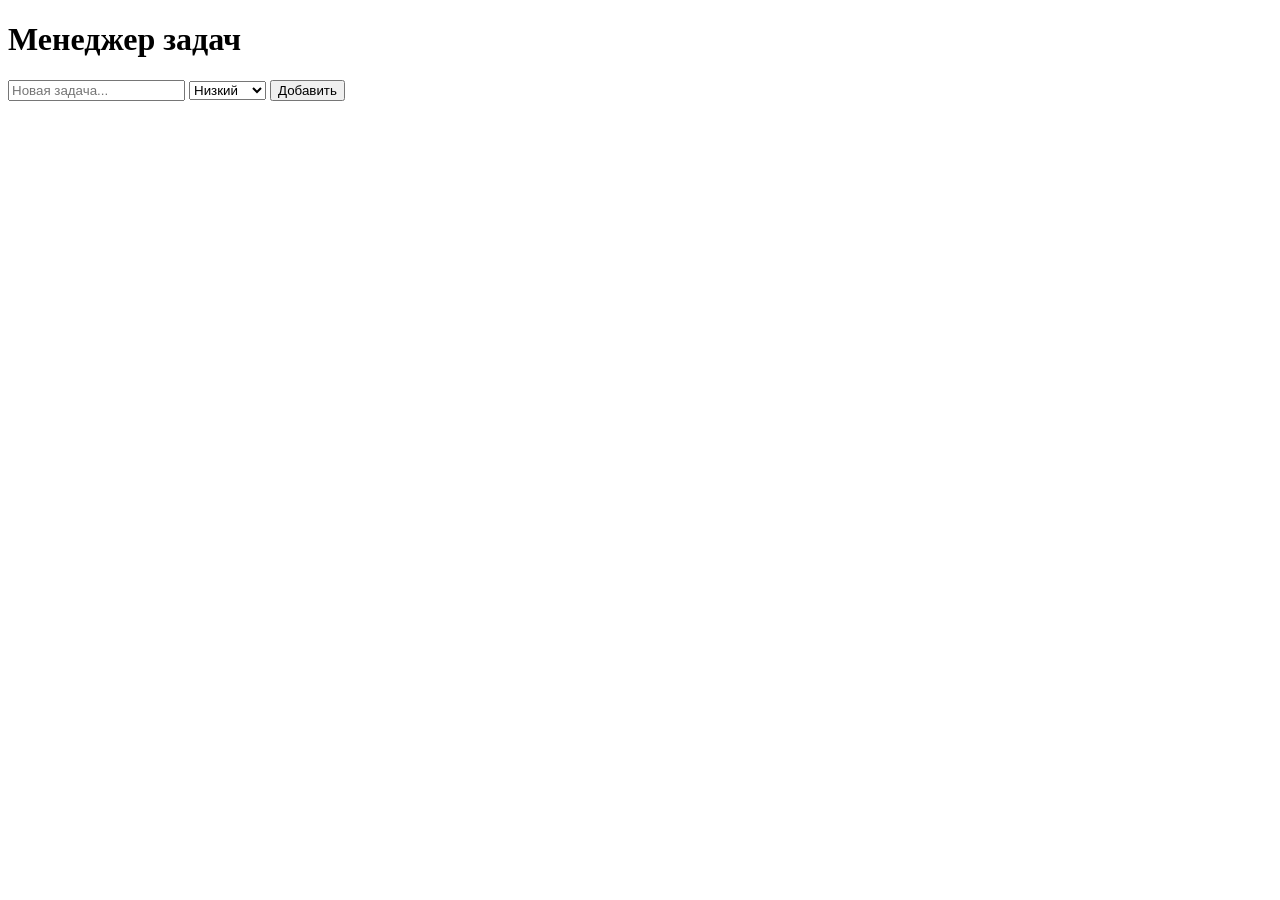
==== index.html @ 05537f2a "feat: создан HTML-каркас интерфейса" ====
<!DOCTYPE html>
<html lang="ru">
<head>
    <meta charset="UTF-8">
    <meta name="viewport" content="width=device-width, initial-scale=1.0">
    <title>Менеджер задач</title>
    <link rel="stylesheet" href="style.css">
</head>
<body>
    <div class="container">
        <h1>Менеджер задач</h1>
        <div class="input-group">
            <input type="text" id="taskInput" placeholder="Новая задача...">
            <select id="priorityInput">
                <option value="low">Низкий</option>
                <option value="medium">Средний</option>
                <option value="high">Высокий</option>
            </select>
            <button onclick="addTask()">Добавить</button>
        </div>
        <ul id="taskList"></ul>
        <p id="emptyMessage" style="display:none; text-align:center;">Список задач пуст</p>
    </div>
    <script src="script.js"></script>
</body>
</html>
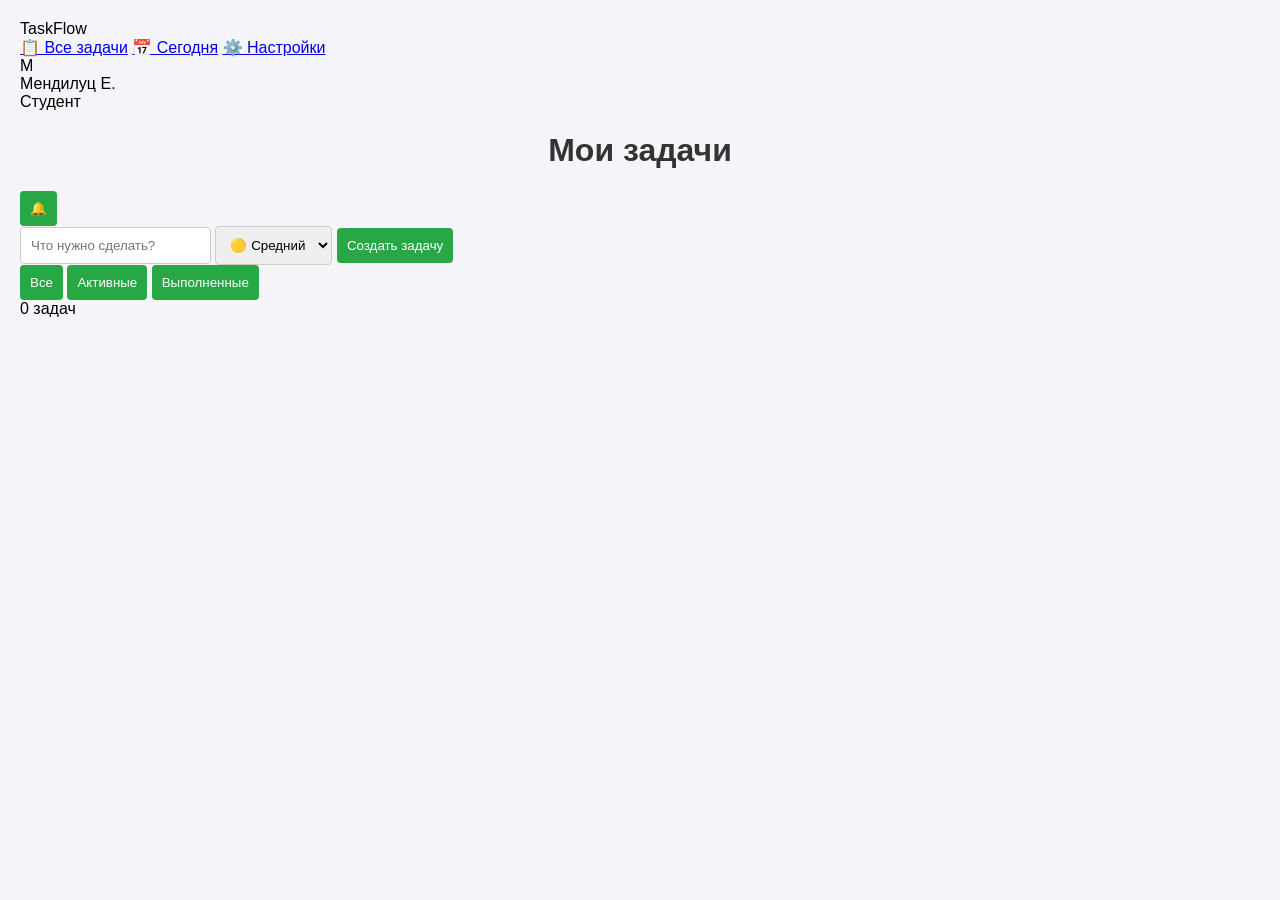
==== commit d0b33397: "Update index.html" ====
--- a/index.html
+++ b/index.html
@@ -3,23 +3,69 @@
 <head>
     <meta charset="UTF-8">
     <meta name="viewport" content="width=device-width, initial-scale=1.0">
-    <title>Менеджер задач</title>
+    <title>TaskFlow — Менеджер проектов</title>
     <link rel="stylesheet" href="style.css">
+    <link href="https://fonts.googleapis.com/css2?family=Inter:wght@400;500;600;700&display=swap" rel="stylesheet">
 </head>
 <body>
-    <div class="container">
-        <h1>Менеджер задач</h1>
-        <div class="input-group">
-            <input type="text" id="taskInput" placeholder="Новая задача...">
-            <select id="priorityInput">
-                <option value="low">Низкий</option>
-                <option value="medium">Средний</option>
-                <option value="high">Высокий</option>
-            </select>
-            <button onclick="addTask()">Добавить</button>
-        </div>
-        <ul id="taskList"></ul>
-        <p id="emptyMessage" style="display:none; text-align:center;">Список задач пуст</p>
+    <div class="app-layout">
+        <!-- Боковое меню (Сайдбар) -->
+        <aside class="sidebar">
+            <div class="logo">
+                <div class="logo-icon"></div>
+                TaskFlow
+            </div>
+            <nav class="menu">
+                <a href="#" class="menu-item active">📋 Все задачи</a>
+                <a href="#" class="menu-item">📅 Сегодня</a>
+                <a href="#" class="menu-item">⚙️ Настройки</a>
+            </nav>
+            <div class="user-profile">
+                <div class="avatar">М</div>
+                <div>
+                    <div class="user-name">Мендилуц Е.</div>
+                    <div class="user-role">Студент</div>
+                </div>
+            </div>
+        </aside>
+
+        <!-- Основная рабочая область -->
+        <main class="main-content">
+            <header class="top-header">
+                <h1>Мои задачи</h1>
+                <div class="header-actions">
+                    <button class="icon-btn">🔔</button>
+                </div>
+            </header>
+
+            <!-- Панель добавления задачи -->
+            <section class="task-creator">
+                <input type="text" id="taskInput" placeholder="Что нужно сделать?">
+                <select id="priorityInput">
+                    <option value="low">🟢 Низкий</option>
+                    <option value="medium" selected>🟡 Средний</option>
+                    <option value="high">🔴 Высокий</option>
+                </select>
+                <button onclick="addTask()" class="primary-btn">Создать задачу</button>
+            </section>
+
+            <!-- Статистика и фильтры -->
+            <section class="board-header">
+                <div class="filters">
+                    <button class="filter-btn active" onclick="setFilter('all', event)">Все</button>
+                    <button class="filter-btn" onclick="setFilter('active', event)">Активные</button>
+                    <button class="filter-btn" onclick="setFilter('completed', event)">Выполненные</button>
+                </div>
+                <div class="stats">
+                    <span id="task-counter">0 задач</span>
+                </div>
+            </section>
+
+            <!-- Список задач -->
+            <section class="task-board">
+                <ul id="taskList"></ul>
+            </section>
+        </main>
     </div>
     <script src="script.js"></script>
 </body>
--- a/style.css
+++ b/style.css
@@ -0,0 +1,15 @@
+body { font-family: Arial, sans-serif; background-color: #f4f4f9; margin: 0; padding: 20px; }
+.container { max-width: 600px; background: white; margin: 0 auto; padding: 20px; border-radius: 8px; box-shadow: 0 0 10px rgba(0,0,0,0.1); }
+h1 { text-align: center; color: #333; }
+.input-group { display: flex; gap: 10px; margin-bottom: 20px; }
+input, select, button { padding: 10px; border: 1px solid #ccc; border-radius: 4px; }
+input { flex-grow: 1; }
+button { background-color: #28a745; color: white; border: none; cursor: pointer; }
+button:hover { background-color: #218838; }
+ul { list-style-type: none; padding: 0; }
+li { display: flex; justify-content: space-between; align-items: center; padding: 10px; border-bottom: 1px solid #eee; }
+.completed { text-decoration: line-through; color: #888; }
+.high { border-left: 4px solid #dc3545; padding-left: 10px; }
+.medium { border-left: 4px solid #ffc107; padding-left: 10px; }
+.low { border-left: 4px solid #17a2b8; padding-left: 10px; }
+.delete-btn { background-color: #dc3545; padding: 5px 10px; font-size: 12px; }
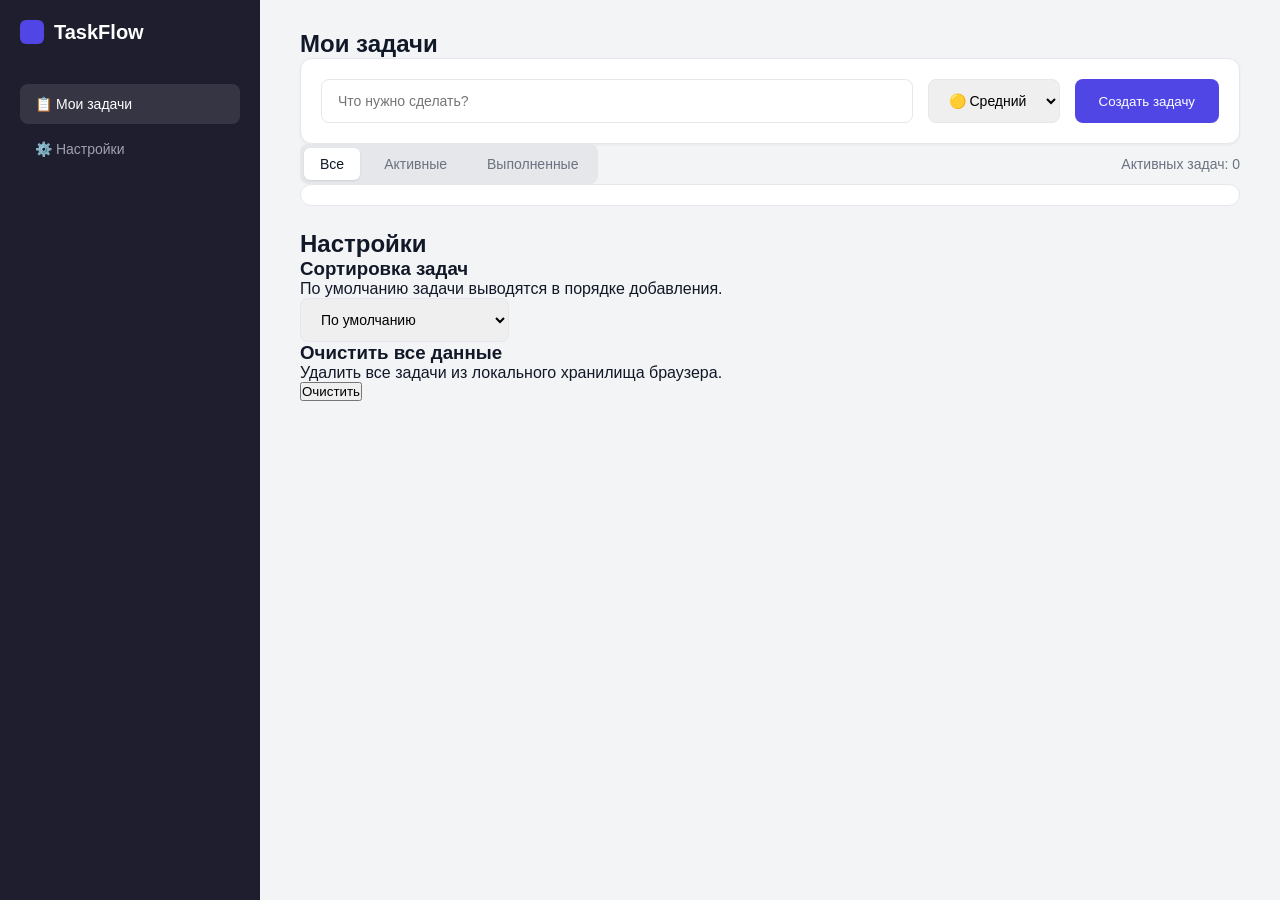
==== commit 60b45513: "Update index.html" ====
--- a/index.html
+++ b/index.html
@@ -3,7 +3,7 @@
 <head>
     <meta charset="UTF-8">
     <meta name="viewport" content="width=device-width, initial-scale=1.0">
-    <title>TaskFlow — Менеджер проектов</title>
+    <title>TaskFlow — Менеджер задач</title>
     <link rel="stylesheet" href="style.css">
     <link href="https://fonts.googleapis.com/css2?family=Inter:wght@400;500;600;700&display=swap" rel="stylesheet">
 </head>
@@ -16,55 +16,74 @@
                 TaskFlow
             </div>
             <nav class="menu">
-                <a href="#" class="menu-item active">📋 Все задачи</a>
-                <a href="#" class="menu-item">📅 Сегодня</a>
-                <a href="#" class="menu-item">⚙️ Настройки</a>
+                <!-- Оставили только рабочие вкладки -->
+                <a href="#" class="menu-item active" onclick="switchTab('tasks', event)">📋 Мои задачи</a>
+                <a href="#" class="menu-item" onclick="switchTab('settings', event)">⚙️ Настройки</a>
             </nav>
-            <div class="user-profile">
-                <div class="avatar">М</div>
-                <div>
-                    <div class="user-name">Мендилуц Е.</div>
-                    <div class="user-role">Студент</div>
-                </div>
-            </div>
         </aside>
 
         <!-- Основная рабочая область -->
         <main class="main-content">
-            <header class="top-header">
-                <h1>Мои задачи</h1>
-                <div class="header-actions">
-                    <button class="icon-btn">🔔</button>
+            
+            <!-- Вкладка: Задачи -->
+            <div id="tab-tasks">
+                <header class="top-header">
+                    <h1>Мои задачи</h1>
+                </header>
+
+                <section class="task-creator">
+                    <input type="text" id="taskInput" placeholder="Что нужно сделать?">
+                    <select id="priorityInput">
+                        <option value="low">🟢 Низкий</option>
+                        <option value="medium" selected>🟡 Средний</option>
+                        <option value="high">🔴 Высокий</option>
+                    </select>
+                    <button onclick="addTask()" class="primary-btn">Создать задачу</button>
+                </section>
+
+                <section class="board-header">
+                    <div class="filters">
+                        <button class="filter-btn active" onclick="setFilter('all', event)">Все</button>
+                        <button class="filter-btn" onclick="setFilter('active', event)">Активные</button>
+                        <button class="filter-btn" onclick="setFilter('completed', event)">Выполненные</button>
+                    </div>
+                    <div class="stats">
+                        <span id="task-counter">0 задач</span>
+                    </div>
+                </section>
+
+                <section class="task-board">
+                    <ul id="taskList"></ul>
+                </section>
+            </div>
+
+            <!-- Вкладка: Настройки (Рабочие) -->
+            <div id="tab-settings" class="hidden">
+                <header class="top-header">
+                    <h1>Настройки</h1>
+                </header>
+                <div class="settings-card">
+                    <div class="setting-item">
+                        <div>
+                            <h3>Сортировка задач</h3>
+                            <p>По умолчанию задачи выводятся в порядке добавления.</p>
+                        </div>
+                        <select id="sortSelect" onchange="sortTasks()">
+                            <option value="default">По умолчанию</option>
+                            <option value="high">Сначала важные</option>
+                            <option value="low">Сначала менее важные</option>
+                        </select>
+                    </div>
+                    <div class="setting-item">
+                        <div>
+                            <h3>Очистить все данные</h3>
+                            <p>Удалить все задачи из локального хранилища браузера.</p>
+                        </div>
+                        <button class="danger-btn" onclick="clearAllTasks()">Очистить</button>
+                    </div>
                 </div>
-            </header>
+            </div>
 
-            <!-- Панель добавления задачи -->
-            <section class="task-creator">
-                <input type="text" id="taskInput" placeholder="Что нужно сделать?">
-                <select id="priorityInput">
-                    <option value="low">🟢 Низкий</option>
-                    <option value="medium" selected>🟡 Средний</option>
-                    <option value="high">🔴 Высокий</option>
-                </select>
-                <button onclick="addTask()" class="primary-btn">Создать задачу</button>
-            </section>
-
-            <!-- Статистика и фильтры -->
-            <section class="board-header">
-                <div class="filters">
-                    <button class="filter-btn active" onclick="setFilter('all', event)">Все</button>
-                    <button class="filter-btn" onclick="setFilter('active', event)">Активные</button>
-                    <button class="filter-btn" onclick="setFilter('completed', event)">Выполненные</button>
-                </div>
-                <div class="stats">
-                    <span id="task-counter">0 задач</span>
-                </div>
-            </section>
-
-            <!-- Список задач -->
-            <section class="task-board">
-                <ul id="taskList"></ul>
-            </section>
         </main>
     </div>
     <script src="script.js"></script>
--- a/style.css
+++ b/style.css
@@ -1,15 +1,106 @@
-body { font-family: Arial, sans-serif; background-color: #f4f4f9; margin: 0; padding: 20px; }
-.container { max-width: 600px; background: white; margin: 0 auto; padding: 20px; border-radius: 8px; box-shadow: 0 0 10px rgba(0,0,0,0.1); }
-h1 { text-align: center; color: #333; }
-.input-group { display: flex; gap: 10px; margin-bottom: 20px; }
-input, select, button { padding: 10px; border: 1px solid #ccc; border-radius: 4px; }
+:root {
+    --bg-body: #f3f4f6;
+    --bg-surface: #ffffff;
+    --sidebar-bg: #1e1e2f;
+    --sidebar-text: #a0a0b0;
+    --text-main: #111827;
+    --text-muted: #6b7280;
+    --primary: #4f46e5;
+    --primary-hover: #4338ca;
+    --border: #e5e7eb;
+    --high: #ef4444;
+    --medium: #f59e0b;
+    --low: #10b981;
+}
+
+* { box-sizing: border-box; margin: 0; padding: 0; font-family: 'Inter', sans-serif; }
+
+body { background-color: var(--bg-body); color: var(--text-main); height: 100vh; overflow: hidden; }
+
+.app-layout { display: flex; height: 100vh; }
+
+/* --- Сайдбар --- */
+.sidebar {
+    width: 260px;
+    background-color: var(--sidebar-bg);
+    color: white;
+    display: flex;
+    flex-direction: column;
+    padding: 20px;
+}
+
+.logo { display: flex; align-items: center; gap: 10px; font-size: 20px; font-weight: 700; margin-bottom: 40px; }
+.logo-icon { width: 24px; height: 24px; background: var(--primary); border-radius: 6px; }
+
+.menu { display: flex; flex-direction: column; gap: 5px; flex-grow: 1; }
+.menu-item { 
+    text-decoration: none; color: var(--sidebar-text); padding: 12px 15px; 
+    border-radius: 8px; font-size: 14px; font-weight: 500; transition: 0.2s;
+}
+.menu-item:hover, .menu-item.active { background: rgba(255,255,255,0.1); color: white; }
+
+.user-profile { display: flex; align-items: center; gap: 12px; padding-top: 20px; border-top: 1px solid rgba(255,255,255,0.1); }
+.avatar { width: 40px; height: 40px; background: var(--primary); border-radius: 50%; display: flex; align-items: center; justify-content: center; font-weight: bold; }
+.user-name { font-size: 14px; font-weight: 600; }
+.user-role { font-size: 12px; color: var(--sidebar-text); }
+
+/* --- Основная область --- */
+.main-content { flex-grow: 1; padding: 30px 40px; overflow-y: auto; display: flex; flex-direction: column; gap: 24px; }
+
+.top-header { display: flex; justify-content: space-between; align-items: center; }
+.top-header h1 { font-size: 24px; font-weight: 600; }
+.icon-btn { background: var(--bg-surface); border: 1px solid var(--border); padding: 8px 12px; border-radius: 8px; cursor: pointer; }
+
+/* --- Создание задачи --- */
+.task-creator {
+    background: var(--bg-surface); padding: 20px; border-radius: 12px;
+    border: 1px solid var(--border); display: flex; gap: 15px;
+    box-shadow: 0 1px 3px rgba(0,0,0,0.05);
+}
+
+input, select { padding: 12px 16px; border: 1px solid var(--border); border-radius: 8px; font-size: 14px; outline: none; }
+input:focus, select:focus { border-color: var(--primary); }
 input { flex-grow: 1; }
-button { background-color: #28a745; color: white; border: none; cursor: pointer; }
-button:hover { background-color: #218838; }
-ul { list-style-type: none; padding: 0; }
-li { display: flex; justify-content: space-between; align-items: center; padding: 10px; border-bottom: 1px solid #eee; }
-.completed { text-decoration: line-through; color: #888; }
-.high { border-left: 4px solid #dc3545; padding-left: 10px; }
-.medium { border-left: 4px solid #ffc107; padding-left: 10px; }
-.low { border-left: 4px solid #17a2b8; padding-left: 10px; }
-.delete-btn { background-color: #dc3545; padding: 5px 10px; font-size: 12px; }
+
+.primary-btn { 
+    background: var(--primary); color: white; border: none; padding: 12px 24px; 
+    border-radius: 8px; font-weight: 500; cursor: pointer; transition: 0.2s; 
+}
+.primary-btn:hover { background: var(--primary-hover); }
+
+/* --- Фильтры и статистика --- */
+.board-header { display: flex; justify-content: space-between; align-items: center; }
+.filters { display: flex; gap: 8px; background: #e5e7eb; padding: 4px; border-radius: 8px; }
+.filter-btn { 
+    background: transparent; border: none; padding: 8px 16px; border-radius: 6px; 
+    font-size: 14px; font-weight: 500; color: var(--text-muted); cursor: pointer; transition: 0.2s;
+}
+.filter-btn.active { background: var(--bg-surface); color: var(--text-main); box-shadow: 0 1px 2px rgba(0,0,0,0.1); }
+.stats { font-size: 14px; color: var(--text-muted); font-weight: 500; }
+
+/* --- Доска задач --- */
+.task-board { background: var(--bg-surface); border-radius: 12px; border: 1px solid var(--border); padding: 10px; flex-grow: 1; }
+ul { list-style: none; }
+
+li {
+    display: flex; justify-content: space-between; align-items: center;
+    padding: 16px; border-bottom: 1px solid var(--border); transition: 0.2s;
+}
+li:last-child { border-bottom: none; }
+li:hover { background: #f9fafb; }
+
+.task-content { display: flex; align-items: center; gap: 15px; flex-grow: 1; }
+.task-title { font-size: 15px; font-weight: 500; color: var(--text-main); }
+.task-date { font-size: 12px; color: var(--text-muted); margin-top: 4px; }
+
+input[type="checkbox"] { width: 18px; height: 18px; cursor: pointer; accent-color: var(--primary); }
+
+li.completed .task-title { text-decoration: line-through; color: var(--text-muted); }
+
+.priority-badge { font-size: 12px; padding: 4px 8px; border-radius: 4px; font-weight: 500; }
+.priority-high { background: #fee2e2; color: var(--high); }
+.priority-medium { background: #fef3c7; color: var(--medium); }
+.priority-low { background: #d1fae5; color: var(--low); }
+
+.delete-btn { background: transparent; color: var(--text-muted); border: none; font-size: 18px; cursor: pointer; }
+.delete-btn:hover { color: var(--high); }
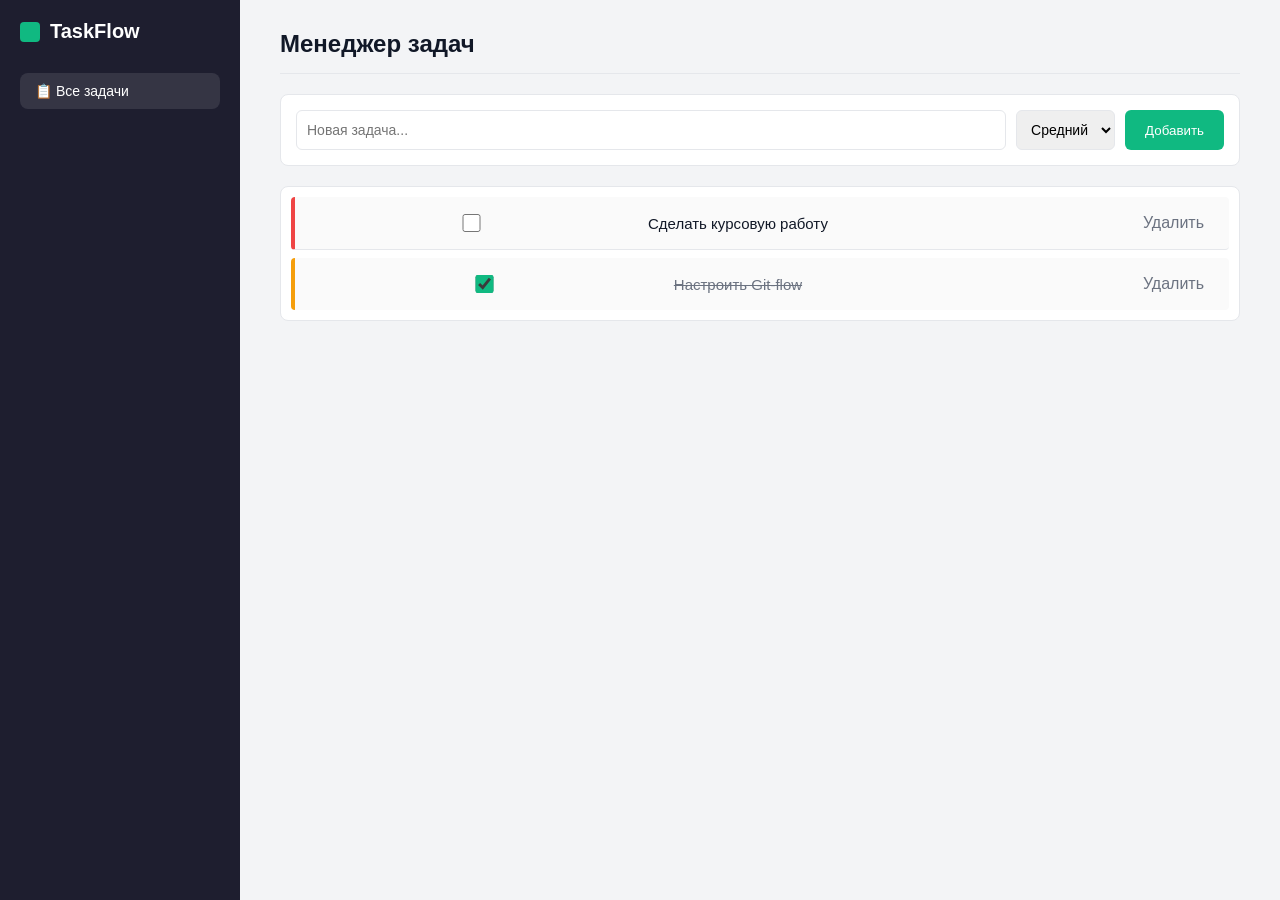
==== commit b43e6898: "Update index.html" ====
--- a/index.html
+++ b/index.html
@@ -9,81 +9,38 @@
 </head>
 <body>
     <div class="app-layout">
-        <!-- Боковое меню (Сайдбар) -->
+        <!-- Боковое меню -->
         <aside class="sidebar">
             <div class="logo">
                 <div class="logo-icon"></div>
                 TaskFlow
             </div>
             <nav class="menu">
-                <!-- Оставили только рабочие вкладки -->
-                <a href="#" class="menu-item active" onclick="switchTab('tasks', event)">📋 Мои задачи</a>
-                <a href="#" class="menu-item" onclick="switchTab('settings', event)">⚙️ Настройки</a>
+                <a href="#" class="menu-item active">📋 Все задачи</a>
             </nav>
         </aside>
 
-        <!-- Основная рабочая область -->
+        <!-- Шапка и рабочая область -->
         <main class="main-content">
-            
-            <!-- Вкладка: Задачи -->
-            <div id="tab-tasks">
-                <header class="top-header">
-                    <h1>Мои задачи</h1>
-                </header>
+            <header class="top-header">
+                <h1>Менеджер задач</h1>
+            </header>
 
-                <section class="task-creator">
-                    <input type="text" id="taskInput" placeholder="Что нужно сделать?">
-                    <select id="priorityInput">
-                        <option value="low">🟢 Низкий</option>
-                        <option value="medium" selected>🟡 Средний</option>
-                        <option value="high">🔴 Высокий</option>
-                    </select>
-                    <button onclick="addTask()" class="primary-btn">Создать задачу</button>
-                </section>
+            <!-- Форма добавления -->
+            <section class="task-creator">
+                <input type="text" id="taskInput" placeholder="Новая задача...">
+                <select id="priorityInput">
+                    <option value="low">Низкий</option>
+                    <option value="medium" selected>Средний</option>
+                    <option value="high">Высокий</option>
+                </select>
+                <button onclick="addTask()" class="primary-btn">Добавить</button>
+            </section>
 
-                <section class="board-header">
-                    <div class="filters">
-                        <button class="filter-btn active" onclick="setFilter('all', event)">Все</button>
-                        <button class="filter-btn" onclick="setFilter('active', event)">Активные</button>
-                        <button class="filter-btn" onclick="setFilter('completed', event)">Выполненные</button>
-                    </div>
-                    <div class="stats">
-                        <span id="task-counter">0 задач</span>
-                    </div>
-                </section>
-
-                <section class="task-board">
-                    <ul id="taskList"></ul>
-                </section>
-            </div>
-
-            <!-- Вкладка: Настройки (Рабочие) -->
-            <div id="tab-settings" class="hidden">
-                <header class="top-header">
-                    <h1>Настройки</h1>
-                </header>
-                <div class="settings-card">
-                    <div class="setting-item">
-                        <div>
-                            <h3>Сортировка задач</h3>
-                            <p>По умолчанию задачи выводятся в порядке добавления.</p>
-                        </div>
-                        <select id="sortSelect" onchange="sortTasks()">
-                            <option value="default">По умолчанию</option>
-                            <option value="high">Сначала важные</option>
-                            <option value="low">Сначала менее важные</option>
-                        </select>
-                    </div>
-                    <div class="setting-item">
-                        <div>
-                            <h3>Очистить все данные</h3>
-                            <p>Удалить все задачи из локального хранилища браузера.</p>
-                        </div>
-                        <button class="danger-btn" onclick="clearAllTasks()">Очистить</button>
-                    </div>
-                </div>
-            </div>
-
+            <!-- Список задач -->
+            <section class="task-board">
+                <ul id="taskList"></ul>
+            </section>
         </main>
     </div>
     <script src="script.js"></script>
--- a/style.css
+++ b/style.css
@@ -5,102 +5,73 @@
     --sidebar-text: #a0a0b0;
     --text-main: #111827;
     --text-muted: #6b7280;
-    --primary: #4f46e5;
-    --primary-hover: #4338ca;
+    --primary: #10b981; /* Зеленая кнопка, как на вашем старом скрине */
+    --primary-hover: #059669;
     --border: #e5e7eb;
     --high: #ef4444;
     --medium: #f59e0b;
-    --low: #10b981;
+    --low: #3b82f6;
 }
 
 * { box-sizing: border-box; margin: 0; padding: 0; font-family: 'Inter', sans-serif; }
-
 body { background-color: var(--bg-body); color: var(--text-main); height: 100vh; overflow: hidden; }
-
 .app-layout { display: flex; height: 100vh; }
 
 /* --- Сайдбар --- */
 .sidebar {
-    width: 260px;
-    background-color: var(--sidebar-bg);
-    color: white;
-    display: flex;
-    flex-direction: column;
-    padding: 20px;
+    width: 240px; background-color: var(--sidebar-bg); color: white;
+    display: flex; flex-direction: column; padding: 20px;
 }
-
-.logo { display: flex; align-items: center; gap: 10px; font-size: 20px; font-weight: 700; margin-bottom: 40px; }
-.logo-icon { width: 24px; height: 24px; background: var(--primary); border-radius: 6px; }
-
-.menu { display: flex; flex-direction: column; gap: 5px; flex-grow: 1; }
+.logo { display: flex; align-items: center; gap: 10px; font-size: 20px; font-weight: 700; margin-bottom: 30px; }
+.logo-icon { width: 20px; height: 20px; background: var(--primary); border-radius: 4px; }
+.menu { display: flex; flex-direction: column; gap: 5px; }
 .menu-item { 
-    text-decoration: none; color: var(--sidebar-text); padding: 12px 15px; 
-    border-radius: 8px; font-size: 14px; font-weight: 500; transition: 0.2s;
+    text-decoration: none; color: var(--sidebar-text); padding: 10px 15px; 
+    border-radius: 8px; font-size: 14px; font-weight: 500;
 }
-.menu-item:hover, .menu-item.active { background: rgba(255,255,255,0.1); color: white; }
-
-.user-profile { display: flex; align-items: center; gap: 12px; padding-top: 20px; border-top: 1px solid rgba(255,255,255,0.1); }
-.avatar { width: 40px; height: 40px; background: var(--primary); border-radius: 50%; display: flex; align-items: center; justify-content: center; font-weight: bold; }
-.user-name { font-size: 14px; font-weight: 600; }
-.user-role { font-size: 12px; color: var(--sidebar-text); }
+.menu-item.active { background: rgba(255,255,255,0.1); color: white; }
 
 /* --- Основная область --- */
-.main-content { flex-grow: 1; padding: 30px 40px; overflow-y: auto; display: flex; flex-direction: column; gap: 24px; }
-
-.top-header { display: flex; justify-content: space-between; align-items: center; }
+.main-content { flex-grow: 1; padding: 30px 40px; overflow-y: auto; display: flex; flex-direction: column; gap: 20px; }
+.top-header { border-bottom: 1px solid var(--border); padding-bottom: 15px; }
 .top-header h1 { font-size: 24px; font-weight: 600; }
-.icon-btn { background: var(--bg-surface); border: 1px solid var(--border); padding: 8px 12px; border-radius: 8px; cursor: pointer; }
 
 /* --- Создание задачи --- */
 .task-creator {
-    background: var(--bg-surface); padding: 20px; border-radius: 12px;
-    border: 1px solid var(--border); display: flex; gap: 15px;
-    box-shadow: 0 1px 3px rgba(0,0,0,0.05);
+    background: var(--bg-surface); padding: 15px; border-radius: 8px;
+    border: 1px solid var(--border); display: flex; gap: 10px;
 }
-
-input, select { padding: 12px 16px; border: 1px solid var(--border); border-radius: 8px; font-size: 14px; outline: none; }
+input, select { padding: 10px; border: 1px solid var(--border); border-radius: 6px; font-size: 14px; outline: none; }
 input:focus, select:focus { border-color: var(--primary); }
 input { flex-grow: 1; }
-
-.primary-btn { 
-    background: var(--primary); color: white; border: none; padding: 12px 24px; 
-    border-radius: 8px; font-weight: 500; cursor: pointer; transition: 0.2s; 
-}
+.primary-btn { background: var(--primary); color: white; border: none; padding: 10px 20px; border-radius: 6px; font-weight: 500; cursor: pointer; }
 .primary-btn:hover { background: var(--primary-hover); }
 
-/* --- Фильтры и статистика --- */
-.board-header { display: flex; justify-content: space-between; align-items: center; }
-.filters { display: flex; gap: 8px; background: #e5e7eb; padding: 4px; border-radius: 8px; }
-.filter-btn { 
-    background: transparent; border: none; padding: 8px 16px; border-radius: 6px; 
-    font-size: 14px; font-weight: 500; color: var(--text-muted); cursor: pointer; transition: 0.2s;
-}
-.filter-btn.active { background: var(--bg-surface); color: var(--text-main); box-shadow: 0 1px 2px rgba(0,0,0,0.1); }
-.stats { font-size: 14px; color: var(--text-muted); font-weight: 500; }
-
 /* --- Доска задач --- */
-.task-board { background: var(--bg-surface); border-radius: 12px; border: 1px solid var(--border); padding: 10px; flex-grow: 1; }
+.task-board { background: var(--bg-surface); border-radius: 8px; border: 1px solid var(--border); padding: 10px; }
 ul { list-style: none; }
 
+/* Центрируем элементы в строке */
 li {
-    display: flex; justify-content: space-between; align-items: center;
-    padding: 16px; border-bottom: 1px solid var(--border); transition: 0.2s;
+    display: flex; align-items: center; padding: 12px 15px; 
+    border-bottom: 1px solid var(--border); transition: 0.2s;
+    /* Цветная полоса слева, как на вашем старом скрине */
+    border-left: 4px solid transparent; 
+    margin-bottom: 8px; border-radius: 4px; background: #fafafa;
 }
-li:last-child { border-bottom: none; }
-li:hover { background: #f9fafb; }
+li:last-child { border-bottom: none; margin-bottom: 0; }
 
-.task-content { display: flex; align-items: center; gap: 15px; flex-grow: 1; }
-.task-title { font-size: 15px; font-weight: 500; color: var(--text-main); }
-.task-date { font-size: 12px; color: var(--text-muted); margin-top: 4px; }
+/* Полоски приоритета */
+li.high { border-left-color: var(--high); }
+li.medium { border-left-color: var(--medium); }
+li.low { border-left-color: var(--low); }
 
-input[type="checkbox"] { width: 18px; height: 18px; cursor: pointer; accent-color: var(--primary); }
-
+/* Галочка влево */
+.task-checkbox { width: 18px; height: 18px; cursor: pointer; accent-color: var(--primary); margin-right: 15px; }
+/* Название по центру (растягивается) */
+.task-title { font-size: 15px; font-weight: 500; color: var(--text-main); flex-grow: 1; }
 li.completed .task-title { text-decoration: line-through; color: var(--text-muted); }
 
-.priority-badge { font-size: 12px; padding: 4px 8px; border-radius: 4px; font-weight: 500; }
-.priority-high { background: #fee2e2; color: var(--high); }
-.priority-medium { background: #fef3c7; color: var(--medium); }
-.priority-low { background: #d1fae5; color: var(--low); }
-
-.delete-btn { background: transparent; color: var(--text-muted); border: none; font-size: 18px; cursor: pointer; }
+/* Кнопка удалить вправо */
+.delete-btn { background: transparent; color: var(--text-muted); border: none; font-size: 16px; cursor: pointer; padding: 5px 10px; }
 .delete-btn:hover { color: var(--high); }
